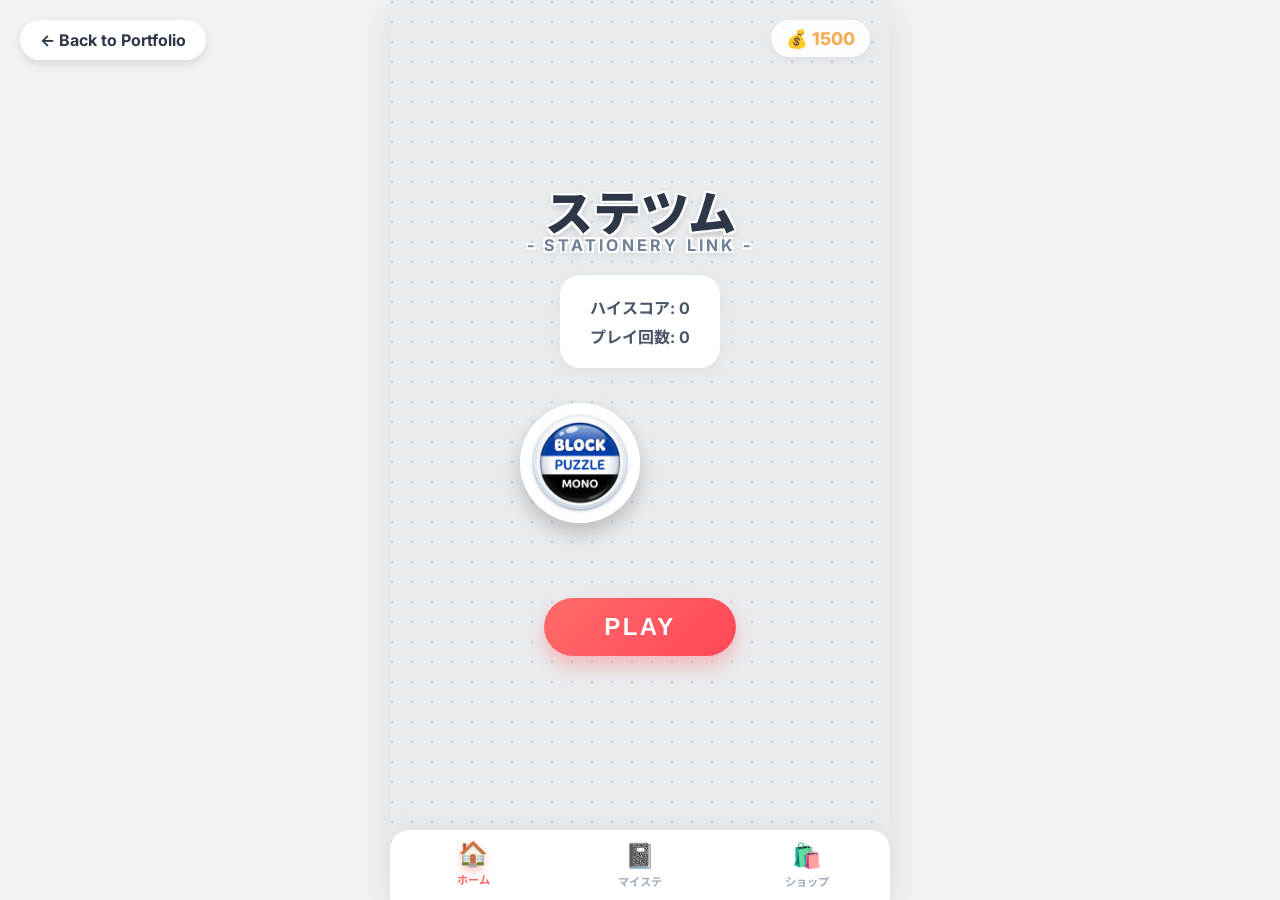
==== stationery-link/index.html @ c4a56b7b "feat: implement stationery link SPA game with gacha and 10 specific physics skills" ====
<!DOCTYPE html>
<html lang="ja">
<head>
    <meta charset="UTF-8">
    <meta name="viewport" content="width=device-width, initial-scale=1.0, maximum-scale=1.0, user-scalable=no">
    <title>ステツム - STATIONERY LINK -</title>
    <link rel="stylesheet" href="style.css">
    <link rel="preconnect" href="https://fonts.googleapis.com">
    <link rel="preconnect" href="https://fonts.gstatic.com" crossorigin>
    <link href="https://fonts.googleapis.com/css2?family=Inter:wght@400;700;800&family=Noto+Sans+JP:wght@400;700;900&display=swap" rel="stylesheet">
    <script src="https://cdnjs.cloudflare.com/ajax/libs/matter-js/0.19.0/matter.min.js"></script>
</head>
<body>
    <div id="app">
        <!-- Home Screen -->
        <div id="view-home" class="screen active">
            <div class="home-content">
                <div class="top-status-bar">
                    <span class="coin-display">💰 <span id="coin-count">0</span></span>
                </div>
                <h1 class="game-logo">ステツム<br><small>- STATIONERY LINK -</small></h1>
                <div class="user-stats">
                    <p>ハイスコア: <span id="high-score-display">0</span></p>
                    <p>プレイ回数: <span id="play-count-display">0</span></p>
                </div>
                <!-- Character display circle in home just for visuals -->
                <div class="home-center-visual">
                    <img src="assets/mono.png" id="home-equipped-char-img" class="floating-icon main-equipped" alt="icon1">
                </div>
                <button id="btn-play" class="primary-btn">PLAY</button>
            </div>
        </div>

        <!-- Character Screen -->
        <div id="view-character" class="screen">
            <header class="screen-header">
                <h2>キャラクター (マイステ)</h2>
            </header>
            <div class="scroll-content">
                <div class="character-grid" id="character-list">
                    <!-- Populated by JS -->
                </div>
            </div>
        </div>

        <!-- Shop Screen -->
        <div id="view-shop" class="screen">
            <header class="screen-header">
                <h2>ショップ (一筆ドロー)</h2>
            </header>
            <div class="scroll-content shop-content">
                <div class="top-status-bar">
                    <span class="coin-display">💰 <span id="shop-coin-count">0</span></span>
                </div>
                
                <div class="shop-banner">
                    <!-- Gacha Selection Tabs -->
                    <div class="gacha-tabs">
                        <button class="gacha-tab active" data-gacha="normal">📦<br>ノーマル</button>
                        <button class="gacha-tab" data-gacha="premium">✨<br>プレミアム</button>
                    </div>
                    
                    <div id="gacha-info-display">
                        <h3 id="gacha-title-display">ノーマルガチャ</h3>
                        <p id="gacha-cost-display">1回 1000コイン</p>
                    </div>
                    
                    <div class="notebook-canvas-container">
                        <canvas id="gacha-canvas"></canvas>
                        <div class="notebook-hint">▲ ここに一筆書きしてください ▲</div>
                    </div>
                </div>
            </div>
            
            <!-- Result Overlay for Gacha -->
            <div id="gacha-result-overlay" class="hidden">
                <h2 id="gacha-result-title">New!</h2>
                <img id="gacha-result-img" src="" alt="result">
                <p id="gacha-result-name">キャラ名</p>
                <button id="btn-close-gacha" class="primary-btn">OK</button>
            </div>
        </div>

        <!-- Play Screen (Game) -->
        <div id="view-play" class="screen">
            <header class="game-header">
                <div class="score-board">
                    <span class="score-label">SCORE</span>
                    <span id="score">0</span>
                </div>
                <div class="timer-board">
                    <span class="timer-label">TIME</span>
                    <span id="time">60</span>
                </div>
                <!-- Temporary exit button -->
                <button id="btn-exit-game" class="exit-btn">やめる</button>
            </header>
            <canvas id="game-canvas"></canvas>
            <div id="effects-layer"></div>
            
            <!-- Skill Knock Button -->
            <div id="skill-btn-wrapper">
                <div class="skill-gauge-container">
                    <div id="skill-gauge-fill" class="skill-gauge-fill" style="height: 0%;"></div>
                </div>
                <button id="skill-btn" class="knock-btn" disabled>
                    <div class="knock-top">カチッ</div>
                    <div class="knock-base"></div>
                    <div class="knock-icon-img"><img id="skill-char-img" src="" alt="skill"></div>
                </button>
            </div>
        </div>

        <!-- Bottom Navigation -->
        <nav id="bottom-nav">
            <div class="nav-item active" data-target="view-home">
                <div class="nav-icon">🏠</div>
                <span>ホーム</span>
            </div>
            <div class="nav-item" data-target="view-character">
                <div class="nav-icon">📓</div>
                <span>マイステ</span>
            </div>
            <div class="nav-item" data-target="view-shop">
                <div class="nav-icon">🛍️</div>
                <span>ショップ</span>
            </div>
        </nav>
    </div>

    <!-- 戻るボタン (Overall portfolio exit) -->
    <a href="../index.html" class="portfolio-back-button">← Back to Portfolio</a>

    <script src="data.js"></script>
    <script src="game.js"></script>
    <script src="ui.js"></script>
    <script src="gacha.js"></script>
</body>
</html>
---- stationery-link/style.css ----
:root {
    --bg-color: #f0f2f5;
    --text-main: #2d3748;
    --accent: #ff6b6b;
    --nav-bg: #ffffff;
    --nav-active: #ff6b6b;
    --nav-inactive: #a0aec0;
    --font-main: 'Inter', 'Noto Sans JP', sans-serif;
}

* {
    box-sizing: border-box;
    margin: 0;
    padding: 0;
    user-select: none;
    -webkit-user-select: none;
    touch-action: none;
}

body {
    background-color: var(--bg-color);
    font-family: var(--font-main);
    color: var(--text-main);
    display: flex;
    justify-content: center;
    align-items: center;
    height: 100vh;
    overflow: hidden;
}

#app {
    position: relative;
    width: 100%;
    max-width: 500px; /* Mobile width constraint on desktop */
    height: 100%;
    background: #e9ecef url('data:image/svg+xml;utf8,<svg xmlns="http://www.w3.org/2000/svg" width="20" height="20"><circle cx="2" cy="2" r="1.5" fill="%23cbd5e1"/></svg>') repeat;
    box-shadow: 0 10px 30px rgba(0,0,0,0.1);
    overflow: hidden;
    display: flex;
    flex-direction: column;
}

/* Screen visibility */
.screen {
    position: absolute;
    top: 0;
    left: 0;
    width: 100%;
    height: 100%;
    opacity: 0;
    pointer-events: none;
    transition: opacity 0.3s ease;
    z-index: 1;
    display: flex;
    flex-direction: column;
    padding-bottom: 70px; /* Space for bottom nav */
}

.screen.active {
    opacity: 1;
    pointer-events: auto;
    z-index: 10;
}

/* Play Screen specific */
#view-play {
    padding-bottom: 0; /* Full screen */
    background: #e9ecef;
}

#view-play.active {
    z-index: 20; /* On top of nav */
}

.game-header {
    position: absolute;
    top: 0;
    left: 0;
    width: 100%;
    padding: 15px 20px;
    display: flex;
    justify-content: space-between;
    align-items: center;
    z-index: 30;
    background: rgba(255, 255, 255, 0.7);
    backdrop-filter: blur(10px);
    border-bottom: 2px solid rgba(255, 255, 255, 0.5);
}

.score-board, .timer-board {
    display: flex;
    flex-direction: column;
}

.score-label, .timer-label { font-size: 0.7rem; font-weight: 800; color: #a0aec0; letter-spacing: 0.1em;}
#score, #time { font-size: 1.5rem; font-weight: 900; color: var(--text-main); }
#time { color: var(--accent); }

.exit-btn {
    background: white;
    border: 2px solid #e2e8f0;
    padding: 8px 15px;
    border-radius: 20px;
    font-weight: bold;
    color: var(--text-main);
    cursor: pointer;
    box-shadow: 0 2px 5px rgba(0,0,0,0.05);
}

#game-canvas { display: block; width: 100%; height: 100%; }
#effects-layer { position: absolute; top: 0; left: 0; width: 100%; height: 100%; pointer-events: none; z-index: 25; }

/* Home Screen */
.home-content {
    flex: 1;
    display: flex;
    flex-direction: column;
    justify-content: center;
    align-items: center;
    padding: 20px;
    text-align: center;
}

.game-logo {
    font-size: 3rem;
    font-weight: 900;
    color: #2d3748;
    text-shadow: 2px 2px 0px white, -2px -2px 0px white, 2px -2px 0px white, -2px 2px 0px white, 0px 4px 10px rgba(0,0,0,0.2);
    margin-bottom: 20px;
}
.game-logo small {
    display: block;
    font-size: 1rem;
    letter-spacing: 0.2em;
    font-weight: 700;
    color: #718096;
    margin-top: -10px;
}

.user-stats {
    background: white;
    padding: 15px 30px;
    border-radius: 20px;
    box-shadow: 0 4px 15px rgba(0,0,0,0.05);
    margin-bottom: 40px;
    font-weight: 700;
    color: #4a5568;
}

.user-stats p { margin: 5px 0; }

.home-center-visual {
    width: 100%;
    height: 150px;
    position: relative;
    margin-bottom: 40px;
    display: flex;
    justify-content: center;
    align-items: center;
}

.floating-icon {
    width: 80px;
    height: 80px;
    position: absolute;
    animation: float 3s ease-in-out infinite alternate;
    border-radius: 50%;
    box-shadow: 0 10px 20px rgba(0,0,0,0.2);
}
.floating-icon:nth-child(1) { left: 50%; transform: translateX(-50%) translateY(-20px); z-index: 2; width: 100px; height: 100px;}
.floating-icon.delay-1 { left: 20%; animation-delay: 0.5s; width: 70px; height: 70px; }
.floating-icon.delay-2 { right: 20%; animation-delay: 1s; width: 60px; height: 60px;}

.floating-icon.main-equipped {
    position: static;
    width: 120px;
    height: 120px;
    animation: floatBig 3s ease-in-out infinite alternate;
}

@keyframes floatBig {
    0% { transform: translateY(0) scale(1.0); }
    100% { transform: translateY(-15px) scale(1.1); }
}

.primary-btn {
    background: linear-gradient(135deg, #ff6b6b, #ff4757);
    color: white;
    font-size: 1.5rem;
    font-weight: 900;
    padding: 15px 60px;
    border: none;
    border-radius: 50px;
    box-shadow: 0 10px 20px rgba(255, 107, 107, 0.4);
    cursor: pointer;
    transition: transform 0.1s, box-shadow 0.1s;
    letter-spacing: 0.1em;
}

.primary-btn:active {
    transform: translateY(4px);
    box-shadow: 0 5px 10px rgba(255, 107, 107, 0.4);
}

.primary-btn.disabled {
    background: #cbd5e1;
    box-shadow: none;
    cursor: not-allowed;
}

/* Scrollable Content */
.screen-header {
    background: white;
    padding: 20px;
    text-align: center;
    box-shadow: 0 2px 5px rgba(0,0,0,0.05);
    z-index: 5;
}
.screen-header h2 { font-size: 1.2rem; font-weight: 800; color: var(--text-main); }

.scroll-content {
    flex: 1;
    overflow-y: auto;
    padding: 20px;
}

/* Character Grid */
.character-grid {
    display: grid;
    grid-template-columns: repeat(3, 1fr);
    gap: 15px;
}

.char-card {
    background: white;
    border-radius: 15px;
    padding: 15px;
    display: flex;
    flex-direction: column;
    align-items: center;
    box-shadow: 0 4px 10px rgba(0,0,0,0.05);
    text-align: center;
}

.char-card img {
    width: 60px;
    height: 60px;
    border-radius: 50%;
    margin-bottom: 10px;
    box-shadow: 0 4px 10px rgba(0,0,0,0.15);
}

.char-card.equipped {
    border: 2px solid var(--accent);
    background: #fff5f5;
}

.char-card .name { font-size: 0.8rem; font-weight: 700; color: #4a5568; margin-bottom: 5px; }

.card-action {
    margin-top: auto;
    width: 100%;
}
.equip-btn {
    width: 100%;
    padding: 5px;
    border: none;
    border-radius: 10px;
    background: #4fd1c5;
    color: white;
    font-weight: 700;
    font-size: 0.7rem;
    cursor: pointer;
}
.equip-btn.disabled {
    background: #cbd5e1;
    cursor: default;
}
.lock-icon { font-size: 1.2rem; }

/* Shop Banner */
.shop-banner {
    background: white;
    border-radius: 20px;
    padding: 20px;
    text-align: center;
    box-shadow: 0 4px 15px rgba(0,0,0,0.05);
}

.gacha-tabs {
    display: flex;
    justify-content: center;
    gap: 10px;
    margin-bottom: 20px;
}

.gacha-tab {
    flex: 1;
    padding: 10px;
    border-radius: 15px;
    border: 2px solid #e2e8f0;
    background: #f8fafc;
    color: #64748b;
    font-weight: 800;
    font-size: 0.8rem;
    cursor: pointer;
    transition: all 0.2s;
}

.gacha-tab.active {
    background: var(--accent);
    color: white;
    border-color: var(--accent);
    transform: translateY(-2px);
    box-shadow: 0 4px 10px rgba(255, 107, 107, 0.3);
}

#gacha-info-display { margin-bottom: 15px; }
#gacha-info-display h3 { margin-bottom: 5px; color: var(--text-main); font-size: 1.2rem; }
#gacha-info-display p { color: #f6ad55; font-weight: 800; font-size: 0.9rem; }

/* Bottom Navigation */
#bottom-nav {
    position: absolute;
    bottom: 0;
    left: 0;
    width: 100%;
    height: 70px;
    background: var(--nav-bg);
    display: flex;
    justify-content: space-around;
    align-items: center;
    box-shadow: 0 -5px 20px rgba(0,0,0,0.05);
    z-index: 15;
    border-top-left-radius: 20px;
    border-top-right-radius: 20px;
}

.nav-item {
    display: flex;
    flex-direction: column;
    align-items: center;
    justify-content: center;
    color: var(--nav-inactive);
    font-weight: 700;
    font-size: 0.7rem;
    cursor: pointer;
    transition: color 0.2s, transform 0.2s;
    flex: 1;
    height: 100%;
}

.nav-item.active { color: var(--nav-active); transform: translateY(-2px); }
.nav-icon { font-size: 1.5rem; margin-bottom: 3px; }
.nav-item.active .nav-icon { text-shadow: 0 4px 10px rgba(255, 107, 107, 0.4); }

.portfolio-back-button {
    position: fixed;
    top: 20px;
    left: 20px;
    padding: 10px 20px;
    background: white;
    color: var(--text-main);
    text-decoration: none;
    border-radius: 50px;
    font-weight: 700;
    box-shadow: 0 4px 10px rgba(0,0,0,0.1);
    z-index: 100;
}

/* Animations */
.explosion-effect {
    position: absolute; border-radius: 50%; animation: expandFade 0.4s ease-out forwards; transform-origin: center;
}
.line-effect {
    position: absolute; background: rgba(255, 255, 255, 0.8); box-shadow: 0 0 10px rgba(255,255,255,0.8); animation: expandFade 0.3s ease-out forwards;
}

@keyframes expandFade {
    0% { transform: scale(0.5); opacity: 1; }
    100% { transform: scale(2); opacity: 0; }
}

/* Additions for Gacha and Coins */
.top-status-bar {
    position: absolute;
    top: 20px;
    right: 20px;
    background: rgba(255, 255, 255, 0.9);
    padding: 8px 15px;
    border-radius: 20px;
    font-weight: 800;
    box-shadow: 0 4px 10px rgba(0,0,0,0.05);
    z-index: 50;
    color: #f6ad55;
    font-size: 1.1rem;
}

.char-card.locked img {
    filter: brightness(0) opacity(0.2);
}
.char-card.locked .name {
    color: #a0aec0;
}

.notebook-canvas-container {
    width: 100%;
    margin-top: 20px;
    background: #fff;
    border: 2px solid #e2e8f0;
    border-radius: 10px;
    position: relative;
    overflow: hidden;
    height: 300px;
    background-image: repeating-linear-gradient(transparent, transparent 28px, #e2e8f0 28px, #e2e8f0 30px);
    box-shadow: inset 0 0 10px rgba(0,0,0,0.02);
}

#gacha-canvas {
    width: 100%;
    height: 100%;
    display: block;
    cursor: crosshair;
}

.notebook-hint {
    position: absolute;
    bottom: 10px;
    width: 100%;
    text-align: center;
    font-size: 0.8rem;
    color: #cbd5e1;
    pointer-events: none;
    font-weight: 700;
    animation: pulse 2s infinite;
}

@keyframes pulse {
    0%, 100% { opacity: 0.5; }
    50% { opacity: 1; }
}

#gacha-result-overlay {
    position: absolute;
    top: 0; left: 0; width: 100%; height: 100%;
    background: rgba(255,255,255,0.95);
    z-index: 100;
    display: flex;
    flex-direction: column;
    justify-content: center;
    align-items: center;
    transition: opacity 0.3s;
    backdrop-filter: blur(5px);
}

#gacha-result-overlay.hidden {
    opacity: 0; pointer-events: none;
}

#gacha-result-img {
    width: 150px; height: 150px;
    margin: 30px 0;
    animation: popBounce 0.5s cubic-bezier(0.175, 0.885, 0.32, 1.275) forwards;
}

@keyframes popBounce {
    0% { transform: scale(0); opacity: 0; }
    100% { transform: scale(1); opacity: 1; }
}

#gacha-result-title {
    font-size: 2.5rem; color: var(--accent); font-weight: 900;
    text-shadow: 0 4px 10px rgba(255, 107, 107, 0.3);
}

#gacha-result-name {
    font-size: 1.5rem; font-weight: 800; margin-bottom: 40px; color: var(--text-main);
}

/* Skill Knock Button */
#skill-btn-wrapper {
    position: absolute;
    bottom: 20px;
    left: 50%;
    transform: translateX(-50%);
    width: 80px;
    height: 120px;
    z-index: 50;
    pointer-events: none;
}

.skill-gauge-container {
    position: absolute;
    bottom: 55px;
    left: 50%;
    transform: translateX(-50%);
    width: 60px;
    height: 60px;
    border-radius: 50%;
    background: rgba(0,0,0,0.6);
    border: 3px solid #ccc;
    overflow: hidden;
    z-index: 51;
    box-shadow: 0 4px 10px rgba(0,0,0,0.3);
}

.skill-gauge-fill {
    position: absolute;
    bottom: 0;
    left: 0;
    width: 100%;
    background: linear-gradient(to top, #ff9800, #ffeb3b);
    transition: height 0.3s ease;
    box-shadow: 0 0 10px rgba(255,235,59,0.8);
}

.knock-btn {
    position: absolute;
    bottom: 0;
    left: 50%;
    transform: translateX(-50%);
    width: 50px;
    height: 70px;
    background: transparent;
    border: none;
    z-index: 52;
    pointer-events: auto;
    cursor: pointer;
    outline: none;
}

.knock-top {
    position: absolute;
    top: 10px;
    left: 5px;
    width: 40px;
    height: 35px;
    background: linear-gradient(to bottom, #f7fafc, #cbd5e1);
    border-radius: 8px 8px 0 0;
    border: 2px solid #94a3b8;
    border-bottom: none;
    transition: all 0.1s cubic-bezier(0.175, 0.885, 0.32, 1.275);
    font-size: 0.6rem;
    font-weight: 900;
    color: transparent;
    text-align: center;
    line-height: 20px;
    box-shadow: inset 0 2px 5px rgba(255,255,255,0.5);
}

.knock-base {
    position: absolute;
    bottom: 0;
    left: 0;
    width: 50px;
    height: 35px;
    background: linear-gradient(to right, #94a3b8, #e2e8f0, #94a3b8);
    border-radius: 10px 10px 0 0;
    border: 3px solid #64748b;
    border-bottom: none;
    box-shadow: 0 5px 10px rgba(0,0,0,0.2);
}

.knock-icon-img {
    position: absolute;
    bottom: 5px;
    left: 10px;
    width: 30px; height: 30px;
    z-index: 53;
}
.knock-icon-img img {
    width: 100%; height: 100%; object-fit: cover; border-radius: 50%;
}

/* Enabled state */
.knock-btn:not([disabled]) .knock-top {
    top: -5px; /* pops up */
    background: linear-gradient(to bottom, #fff3e0, #f6ad55);
    border-color: #ed8936;
    color: #c05621;
    box-shadow: 0 -5px 15px rgba(237,137,54,0.8), inset 0 2px 5px rgba(255,255,255,0.8);
}

.knock-btn:not([disabled]):active .knock-top {
    top: 15px; /* Push down completely */
    box-shadow: inset 0 2px 5px rgba(0,0,0,0.2);
}

/* In-game special skill effects */
.skill-cutin {
    position: absolute;
    top: 50%; left: 0; width: 100%;
    transform: translateY(-50%) scaleY(0);
    background: rgba(0,0,0,0.8);
    color: white;
    text-align: center;
    padding: 20px 0;
    z-index: 200;
    font-size: 2rem;
    font-weight: 900;
    animation: cutin 1.5s forwards cubic-bezier(0.175, 0.885, 0.32, 1.275);
    text-shadow: 0 0 10px var(--accent);
}

@keyframes cutin {
    0% { transform: translateY(-50%) scaleY(0); letter-spacing: -10px; opacity: 0;}
    20% { transform: translateY(-50%) scaleY(1); letter-spacing: 5px; opacity: 1;}
    80% { transform: translateY(-50%) scaleY(1); letter-spacing: 10px; opacity: 1;}
    100% { transform: translateY(-50%) scaleY(0); letter-spacing: 20px; opacity: 0;}
}
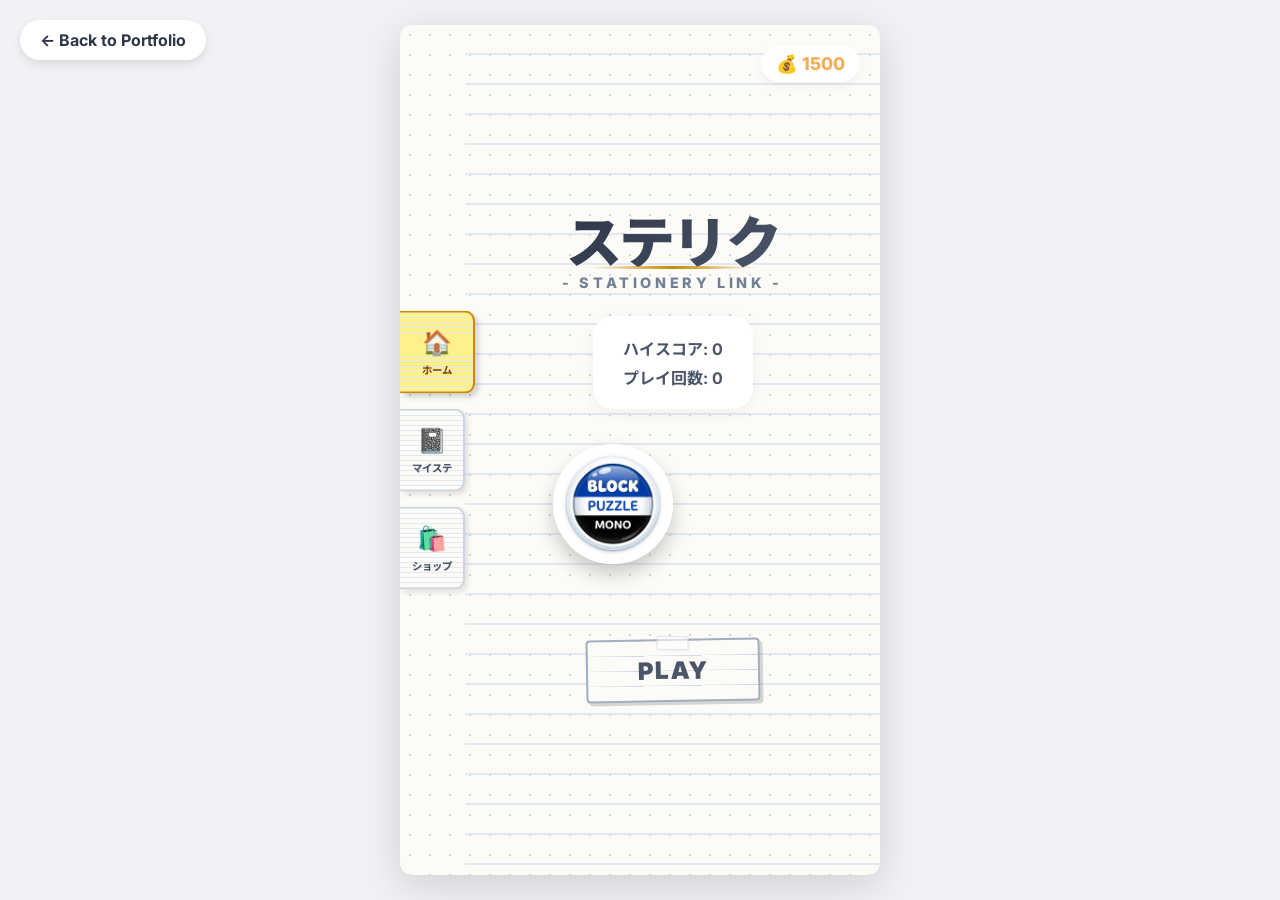
==== commit b7b291e0: "Rename to Steriku (ステリク), fix touch detection offset, and optimize mobile layout height" ====
--- a/stationery-link/index.html
+++ b/stationery-link/index.html
@@ -3,7 +3,7 @@
 <head>
     <meta charset="UTF-8">
     <meta name="viewport" content="width=device-width, initial-scale=1.0, maximum-scale=1.0, user-scalable=no">
-    <title>ステツム - STATIONERY LINK -</title>
+    <title>ステリク - STATIONERY LINK -</title>
     <link rel="stylesheet" href="style.css">
     <link rel="preconnect" href="https://fonts.googleapis.com">
     <link rel="preconnect" href="https://fonts.gstatic.com" crossorigin>
@@ -18,7 +18,7 @@
                 <div class="top-status-bar">
                     <span class="coin-display">💰 <span id="coin-count">0</span></span>
                 </div>
-                <h1 class="game-logo">ステツム<br><small>- STATIONERY LINK -</small></h1>
+                <h1 class="game-logo"><span>ステリク</span><br><small>- STATIONERY LINK -</small></h1>
                 <div class="user-stats">
                     <p>ハイスコア: <span id="high-score-display">0</span></p>
                     <p>プレイ回数: <span id="play-count-display">0</span></p>
@@ -27,18 +27,58 @@
                 <div class="home-center-visual">
                     <img src="assets/mono.png" id="home-equipped-char-img" class="floating-icon main-equipped" alt="icon1">
                 </div>
-                <button id="btn-play" class="primary-btn">PLAY</button>
+                <button id="btn-play" class="paper-btn primary-size">PLAY</button>
             </div>
         </div>
 
         <!-- Character Screen -->
-        <div id="view-character" class="screen">
-            <header class="screen-header">
-                <h2>キャラクター (マイステ)</h2>
-            </header>
-            <div class="scroll-content">
-                <div class="character-grid" id="character-list">
-                    <!-- Populated by JS -->
+        <div id="view-character" class="screen ts-layout">
+            <!-- Top Detail Area -->
+            <div class="character-detail-area">
+                <div class="detail-top">
+                    <div class="detail-icon">
+                        <img id="detail-char-img" src="" alt="char">
+                    </div>
+                    <div class="detail-info">
+                        <h2 id="detail-char-name">-</h2>
+                        <span id="detail-char-series">『-』より</span>
+                    </div>
+                </div>
+                
+                <div class="detail-skill-desc">
+                    <p id="detail-char-desc">-</p>
+                    <div class="warning-icon">!</div>
+                </div>
+
+                <div class="detail-stats">
+                    <div class="stat-row">
+                        <span class="stat-label">レベル <span class="stat-num">1 / 50</span></span>
+                        <div class="progress-bar-bg"><div class="progress-bar-fill" style="width: 10%;"></div></div>
+                        <span class="stat-max">MAX</span>
+                    </div>
+                    <div class="stat-row">
+                        <span class="stat-label">スキル <span class="stat-num">1 / 6</span></span>
+                        <div class="progress-bar-bg"><div class="progress-bar-fill skill" style="width: 0%;"></div></div>
+                        <span class="stat-ratio">0%</span>
+                    </div>
+                </div>
+            </div>
+
+            <!-- Bottom Container Area -->
+            <div class="character-bottom-container">
+                <div class="character-list-area">
+                    <div class="list-header">
+                        <span>ステコレクション</span>
+                        <div id="page-dots-container" class="page-dots"></div>
+                    </div>
+                    <div class="horizontal-scroll-container" id="character-pages-container">
+                        <!-- Populated by JS with .char-page elements -->
+                    </div>
+                </div>
+                
+                <!-- Set Button moved to bottom area -->
+                <div class="character-action-area">
+                    <button id="btn-set-mysta" class="paper-btn">マイステにセット</button>
                 </div>
             </div>
         </div>
@@ -77,7 +117,7 @@
                 <h2 id="gacha-result-title">New!</h2>
                 <img id="gacha-result-img" src="" alt="result">
                 <p id="gacha-result-name">キャラ名</p>
-                <button id="btn-close-gacha" class="primary-btn">OK</button>
+                <button id="btn-close-gacha" class="paper-btn">OK</button>
             </div>
         </div>
 
@@ -111,17 +151,17 @@
             </div>
         </div>
 
-        <!-- Bottom Navigation -->
-        <nav id="bottom-nav">
-            <div class="nav-item active" data-target="view-home">
+        <!-- Side Navigation (Sticky Tabs) -->
+        <nav id="side-nav">
+            <div class="nav-item active sticky-tab" data-target="view-home">
                 <div class="nav-icon">🏠</div>
                 <span>ホーム</span>
             </div>
-            <div class="nav-item" data-target="view-character">
+            <div class="nav-item sticky-tab" data-target="view-character">
                 <div class="nav-icon">📓</div>
                 <span>マイステ</span>
             </div>
-            <div class="nav-item" data-target="view-shop">
+            <div class="nav-item sticky-tab" data-target="view-shop">
                 <div class="nav-icon">🛍️</div>
                 <span>ショップ</span>
             </div>
--- a/stationery-link/style.css
+++ b/stationery-link/style.css
@@ -31,10 +31,16 @@
 #app {
     position: relative;
     width: 100%;
-    max-width: 500px; /* Mobile width constraint on desktop */
-    height: 100%;
-    background: #e9ecef url('data:image/svg+xml;utf8,<svg xmlns="http://www.w3.org/2000/svg" width="20" height="20"><circle cx="2" cy="2" r="1.5" fill="%23cbd5e1"/></svg>') repeat;
-    box-shadow: 0 10px 30px rgba(0,0,0,0.1);
+    max-width: 480px; 
+    height: 96vh; /* Fit within viewport better */
+    max-height: 850px; /* Constrain vertical for tall screens */
+    margin: auto; /* Center vertically if vh > max-height */
+    background-color: #fdfbf7;
+    background-image: 
+        radial-gradient(#cbd5e1 1px, transparent 1px);
+    background-size: 20px 20px;
+    box-shadow: 0 10px 40px rgba(0,0,0,0.15);
+    border-radius: 12px; /* Slight rounding for app-like fee */
     overflow: hidden;
     display: flex;
     flex-direction: column;
@@ -53,7 +59,7 @@
     z-index: 1;
     display: flex;
     flex-direction: column;
-    padding-bottom: 70px; /* Space for bottom nav */
+    padding-left: 65px; /* Side nav space */
 }
 
 .screen.active {
@@ -65,11 +71,24 @@
 /* Play Screen specific */
 #view-play {
     padding-bottom: 0; /* Full screen */
-    background: #e9ecef;
-}
-
-#view-play.active {
-    z-index: 20; /* On top of nav */
+    background-color: #fdfbf7;
+    background-image: 
+        linear-gradient(90deg, transparent 79px, #abced4 79px, #abced4 81px, transparent 81px),
+        linear-gradient(#eee 0.1em, transparent 0.1em);
+    background-size: 100% 1.2em;
+    position: relative;
+}
+
+/* Red margin line for the notebook */
+#view-play::before {
+    content: '';
+    position: absolute;
+    top: 0;
+    left: 80px;
+    width: 2px;
+    height: 100%;
+    background-color: rgba(255, 107, 107, 0.4);
+    z-index: 2;
 }
 
 .game-header {
@@ -77,34 +96,75 @@
     top: 0;
     left: 0;
     width: 100%;
-    padding: 15px 20px;
+    padding: 20px;
     display: flex;
     justify-content: space-between;
-    align-items: center;
+    align-items: flex-start;
     z-index: 30;
-    background: rgba(255, 255, 255, 0.7);
-    backdrop-filter: blur(10px);
-    border-bottom: 2px solid rgba(255, 255, 255, 0.5);
+    pointer-events: none; /* Let clicks pass to game */
 }
 
 .score-board, .timer-board {
     display: flex;
     flex-direction: column;
-}
-
-.score-label, .timer-label { font-size: 0.7rem; font-weight: 800; color: #a0aec0; letter-spacing: 0.1em;}
-#score, #time { font-size: 1.5rem; font-weight: 900; color: var(--text-main); }
+    background: #fef08a; /* Sticky note yellow */
+    padding: 10px 15px;
+    box-shadow: 2px 4px 10px rgba(0,0,0,0.1);
+    transform: rotate(-2deg);
+    border-radius: 2px;
+    position: relative;
+    pointer-events: auto;
+}
+
+.timer-board {
+    background: #fff; /* White sticker for timer */
+    transform: rotate(3deg);
+}
+
+/* Tape effect on labels */
+.score-board::before, .timer-board::before {
+    content: '';
+    position: absolute;
+    top: -8px;
+    left: 50%;
+    transform: translateX(-50%) rotate(1deg);
+    width: 40px;
+    height: 15px;
+    background: rgba(255, 255, 255, 0.5);
+    border: 1px solid rgba(0,0,0,0.05);
+}
+
+.score-label, .timer-label { 
+    font-size: 0.6rem; 
+    font-weight: 900; 
+    color: #854d0e; 
+    letter-spacing: 0.1em;
+    text-transform: uppercase;
+}
+.timer-label { color: #4a5568; }
+
+#score, #time { 
+    font-size: 1.8rem; 
+    font-weight: 900; 
+    color: #451a03; 
+    font-family: 'Courier New', Courier, monospace; /* Typewriter/handwritten feel */
+}
 #time { color: var(--accent); }
 
 .exit-btn {
-    background: white;
-    border: 2px solid #e2e8f0;
-    padding: 8px 15px;
-    border-radius: 20px;
-    font-weight: bold;
-    color: var(--text-main);
+    position: absolute;
+    top: 80px;
+    right: 20px;
+    background: #f8fafc;
+    border: 1px solid #cbd5e1;
+    padding: 5px 12px;
+    border-radius: 4px;
+    font-weight: 800;
+    font-size: 0.7rem;
+    color: #64748b;
     cursor: pointer;
-    box-shadow: 0 2px 5px rgba(0,0,0,0.05);
+    transform: rotate(1deg);
+    pointer-events: auto;
 }
 
 #game-canvas { display: block; width: 100%; height: 100%; }
@@ -119,22 +179,45 @@
     align-items: center;
     padding: 20px;
     text-align: center;
+    background-image: repeating-linear-gradient(transparent, transparent 28px, #e2e8f0 28px, #e2e8f0 30px);
 }
 
 .game-logo {
-    font-size: 3rem;
+    font-size: 3.5rem;
     font-weight: 900;
-    color: #2d3748;
-    text-shadow: 2px 2px 0px white, -2px -2px 0px white, 2px -2px 0px white, -2px 2px 0px white, 0px 4px 10px rgba(0,0,0,0.2);
-    margin-bottom: 20px;
+    color: #1a202c;
+    margin-bottom: 25px;
+    position: relative;
+    display: inline-block;
+}
+.game-logo span {
+    background: linear-gradient(135deg, #2d3748 0%, #4a5568 100%);
+    -webkit-background-clip: text;
+    background-clip: text;
+    -webkit-text-fill-color: transparent;
+    filter: drop-shadow(0 2px 0px rgba(255,255,255,0.8));
+    letter-spacing: -0.05em;
+    position: relative;
+}
+/* Gold pen-tip underlining or accent */
+.game-logo::after {
+    content: '';
+    position: absolute;
+    bottom: 22px;
+    left: 10%;
+    width: 80%;
+    height: 3px;
+    background: linear-gradient(to right, transparent, #ca8a04, transparent);
+    border-radius: 50%;
 }
 .game-logo small {
     display: block;
-    font-size: 1rem;
-    letter-spacing: 0.2em;
-    font-weight: 700;
+    font-size: 0.9rem;
+    letter-spacing: 0.25em;
+    font-weight: 800;
     color: #718096;
-    margin-top: -10px;
+    margin-top: -5px;
+    text-transform: uppercase;
 }
 
 .user-stats {
@@ -183,29 +266,67 @@
     100% { transform: translateY(-15px) scale(1.1); }
 }
 
-.primary-btn {
-    background: linear-gradient(135deg, #ff6b6b, #ff4757);
-    color: white;
+/* Paper Style Buttons */
+.paper-btn {
+    background-color: #fdfbf7;
+    background-image: repeating-linear-gradient(
+        transparent,
+        transparent 14px,
+        #f1f5f9 14px,
+        #cbd5e1 15px
+    );
+    color: #4a5568;
+    font-size: 1.2rem;
+    font-weight: 900;
+    padding: 10px 25px;
+    border: 2px solid #a0aec0;
+    border-radius: 4px;
+    box-shadow: 3px 3px 0 rgba(0,0,0,0.15);
+    cursor: pointer;
+    transition: all 0.1s;
+    position: relative;
+    letter-spacing: 0.05em;
+    font-family: inherit;
+    /* Add slight tilt for playfulness */
+    transform: rotate(-1deg);
+    z-index: 10;
+}
+
+/* Notebook tape effect */
+.paper-btn::after {
+    content: '';
+    position: absolute;
+    top: -5px;
+    left: 50%;
+    transform: translateX(-50%) rotate(2deg);
+    width: 30px;
+    height: 12px;
+    background: rgba(255, 255, 255, 0.6);
+    border: 1px solid rgba(0,0,0,0.1);
+    box-shadow: 1px 1px 2px rgba(0,0,0,0.05);
+}
+
+.paper-btn:active {
+    transform: rotate(-1deg) translate(2px, 2px);
+    box-shadow: 1px 1px 0 rgba(0,0,0,0.15);
+}
+
+.paper-btn.primary-size {
     font-size: 1.5rem;
-    font-weight: 900;
-    padding: 15px 60px;
-    border: none;
-    border-radius: 50px;
-    box-shadow: 0 10px 20px rgba(255, 107, 107, 0.4);
-    cursor: pointer;
-    transition: transform 0.1s, box-shadow 0.1s;
-    letter-spacing: 0.1em;
-}
-
-.primary-btn:active {
-    transform: translateY(4px);
-    box-shadow: 0 5px 10px rgba(255, 107, 107, 0.4);
-}
-
-.primary-btn.disabled {
-    background: #cbd5e1;
+    padding: 15px 50px;
+}
+
+.paper-btn:disabled, .paper-btn.disabled {
+    background-color: #f1f5f9;
+    background-image: none;
+    color: #cbd5e1;
+    border-color: #e2e8f0;
     box-shadow: none;
     cursor: not-allowed;
+    transform: none;
+}
+.paper-btn:disabled::after, .paper-btn.disabled::after {
+    display: none;
 }
 
 /* Scrollable Content */
@@ -319,40 +440,53 @@
 #gacha-info-display h3 { margin-bottom: 5px; color: var(--text-main); font-size: 1.2rem; }
 #gacha-info-display p { color: #f6ad55; font-weight: 800; font-size: 0.9rem; }
 
-/* Bottom Navigation */
-#bottom-nav {
-    position: absolute;
-    bottom: 0;
+/* Side Navigation */
+#side-nav {
+    position: absolute;
+    top: 50%;
+    transform: translateY(-50%);
     left: 0;
-    width: 100%;
-    height: 70px;
-    background: var(--nav-bg);
-    display: flex;
-    justify-content: space-around;
-    align-items: center;
-    box-shadow: 0 -5px 20px rgba(0,0,0,0.05);
-    z-index: 15;
-    border-top-left-radius: 20px;
-    border-top-right-radius: 20px;
-}
-
-.nav-item {
-    display: flex;
-    flex-direction: column;
-    align-items: center;
-    justify-content: center;
-    color: var(--nav-inactive);
-    font-weight: 700;
-    font-size: 0.7rem;
+    width: 65px;
+    display: flex;
+    flex-direction: column;
+    gap: 15px;
+    z-index: 50;
+    transition: all 0.3s;
+}
+
+.sticky-tab {
+    background-color: #fdfbf7;
+    background-image: repeating-linear-gradient(transparent, transparent 4px, #e2e8f0 4px, #e2e8f0 5px);
+    border: 2px solid #cbd5e1;
+    border-left: none;
+    border-radius: 0 10px 10px 0;
+    padding: 15px 5px;
+    box-shadow: 3px 3px 5px rgba(0,0,0,0.1);
     cursor: pointer;
-    transition: color 0.2s, transform 0.2s;
-    flex: 1;
-    height: 100%;
-}
-
-.nav-item.active { color: var(--nav-active); transform: translateY(-2px); }
-.nav-icon { font-size: 1.5rem; margin-bottom: 3px; }
-.nav-item.active .nav-icon { text-shadow: 0 4px 10px rgba(255, 107, 107, 0.4); }
+    transition: all 0.2s;
+    
+    display: flex;
+    flex-direction: column;
+    align-items: center;
+    color: #4a5568;
+    font-weight: 800;
+    font-size: 0.65rem;
+    position: relative;
+    transform-origin: left center;
+}
+
+.sticky-tab.active {
+    background-color: #fef08a;
+    width: 75px;
+    color: #854d0e;
+    border-color: #ca8a04;
+    box-shadow: 4px 4px 5px rgba(0,0,0,0.15);
+}
+
+.sticky-tab .nav-icon {
+    font-size: 1.5rem;
+    margin-bottom: 5px;
+}
 
 .portfolio-back-button {
     position: fixed;
@@ -477,21 +611,20 @@
     font-size: 1.5rem; font-weight: 800; margin-bottom: 40px; color: var(--text-main);
 }
 
-/* Skill Knock Button */
+/* Skill Knock Button (Rubber Knock) */
 #skill-btn-wrapper {
     position: absolute;
     bottom: 20px;
-    left: 50%;
-    transform: translateX(-50%);
+    left: 20px; /* 左下に配置 */
     width: 80px;
-    height: 120px;
+    height: 150px;
     z-index: 50;
     pointer-events: none;
 }
 
 .skill-gauge-container {
     position: absolute;
-    bottom: 55px;
+    bottom: 50px;
     left: 50%;
     transform: translateX(-50%);
     width: 60px;
@@ -519,8 +652,8 @@
     bottom: 0;
     left: 50%;
     transform: translateX(-50%);
-    width: 50px;
-    height: 70px;
+    width: 60px;
+    height: 90px;
     background: transparent;
     border: none;
     z-index: 52;
@@ -529,61 +662,82 @@
     outline: none;
 }
 
+/* Rubber knock top (蛇腹グラデーション) */
 .knock-top {
     position: absolute;
-    top: 10px;
-    left: 5px;
-    width: 40px;
+    top: 5px;
+    left: 50%;
+    transform: translateX(-50%);
+    width: 38px;
+    height: 60px;
+    background-color: #2c2c2c;
+    background-image: repeating-linear-gradient(
+        to bottom,
+        #1a1a1a,
+        #1a1a1a 4px,
+        #3a3a3a 4px,
+        #3a3a3a 8px
+    );
+    border-radius: 5px 5px 0 0;
+    border: 2px solid #111;
+    border-bottom: none;
+    transition: top 0.1s cubic-bezier(0.175, 0.885, 0.32, 1.275);
+    box-shadow: inset 2px 0 5px rgba(255,255,255,0.1), inset -2px 0 5px rgba(0,0,0,0.8);
+    color: transparent; /* "カチッ"文字を見えなくするか、あるいは外に置く */
+}
+
+/* Smooth Base representing the bottom part of the pen knock */
+.knock-base {
+    position: absolute;
+    bottom: 0;
+    left: 50%;
+    transform: translateX(-50%);
+    width: 46px;
     height: 35px;
-    background: linear-gradient(to bottom, #f7fafc, #cbd5e1);
-    border-radius: 8px 8px 0 0;
-    border: 2px solid #94a3b8;
+    background: linear-gradient(to right, #2a2a2a, #4a4a4a, #2a2a2a);
+    border-radius: 2px 2px 0 0;
+    border: 2px solid #111;
     border-bottom: none;
-    transition: all 0.1s cubic-bezier(0.175, 0.885, 0.32, 1.275);
-    font-size: 0.6rem;
-    font-weight: 900;
-    color: transparent;
-    text-align: center;
-    line-height: 20px;
-    box-shadow: inset 0 2px 5px rgba(255,255,255,0.5);
-}
-
-.knock-base {
-    position: absolute;
-    bottom: 0;
-    left: 0;
-    width: 50px;
-    height: 35px;
-    background: linear-gradient(to right, #94a3b8, #e2e8f0, #94a3b8);
-    border-radius: 10px 10px 0 0;
-    border: 3px solid #64748b;
-    border-bottom: none;
-    box-shadow: 0 5px 10px rgba(0,0,0,0.2);
+    box-shadow: 0 5px 10px rgba(0,0,0,0.3);
 }
 
 .knock-icon-img {
     position: absolute;
     bottom: 5px;
-    left: 10px;
+    left: 50%;
+    transform: translateX(-50%);
     width: 30px; height: 30px;
     z-index: 53;
 }
 .knock-icon-img img {
-    width: 100%; height: 100%; object-fit: cover; border-radius: 50%;
+    width: 100%; height: 100%; object-fit: cover; border-radius: 50%; border: 1px solid #555;
 }
 
 /* Enabled state */
 .knock-btn:not([disabled]) .knock-top {
-    top: -5px; /* pops up */
-    background: linear-gradient(to bottom, #fff3e0, #f6ad55);
-    border-color: #ed8936;
-    color: #c05621;
-    box-shadow: 0 -5px 15px rgba(237,137,54,0.8), inset 0 2px 5px rgba(255,255,255,0.8);
+    top: -10px; /* Pops up ready to be pressed */
+    background-color: #d97706; /* Glow active rubber */
+    background-image: repeating-linear-gradient(
+        to bottom,
+        #b45309,
+        #b45309 4px,
+        #ea580c 4px,
+        #ea580c 8px
+    );
+    border-color: #9a3412;
+    box-shadow: 0 -5px 15px rgba(234,88,12,0.6), inset 2px 0 5px rgba(255,255,255,0.3), inset -2px 0 5px rgba(0,0,0,0.5);
 }
 
 .knock-btn:not([disabled]):active .knock-top {
-    top: 15px; /* Push down completely */
-    box-shadow: inset 0 2px 5px rgba(0,0,0,0.2);
+    top: 15px; /* Push down firmly */
+    box-shadow: inset 0 2px 5px rgba(0,0,0,0.5);
+    background-image: repeating-linear-gradient(
+        to bottom,
+        #b45309,
+        #b45309 2px,
+        #ea580c 2px,
+        #ea580c 4px /* compress height when pressed */
+    );
 }
 
 /* In-game special skill effects */
@@ -591,15 +745,22 @@
     position: absolute;
     top: 50%; left: 0; width: 100%;
     transform: translateY(-50%) scaleY(0);
-    background: rgba(0,0,0,0.8);
-    color: white;
+    background: #fff;
+    color: #1a202c;
     text-align: center;
-    padding: 20px 0;
+    padding: 30px 0;
     z-index: 200;
-    font-size: 2rem;
+    font-size: 2.2rem;
     font-weight: 900;
     animation: cutin 1.5s forwards cubic-bezier(0.175, 0.885, 0.32, 1.275);
-    text-shadow: 0 0 10px var(--accent);
+    /* Torn paper effect edge */
+    box-shadow: 0 10px 30px rgba(0,0,0,0.3);
+    clip-path: polygon(
+        0% 5%, 5% 0%, 15% 7%, 25% 1%, 35% 8%, 45% 2%, 55% 9%, 65% 3%, 75% 10%, 85% 1%, 95% 8%, 100% 4%,
+        100% 95%, 95% 100%, 85% 93%, 75% 99%, 65% 92%, 55% 100%, 45% 91%, 35% 98%, 25% 90%, 15% 100%, 5% 92%, 0% 98%
+    );
+    border-top: 2px dashed #cbd5e1;
+    border-bottom: 2px dashed #cbd5e1;
 }
 
 @keyframes cutin {
@@ -609,3 +770,243 @@
     100% { transform: translateY(-50%) scaleY(0); letter-spacing: 20px; opacity: 0;}
 }
 
+/* MySta Screen (ts-layout) */
+.ts-layout {
+    display: flex;
+    flex-direction: column;
+    background-color: #0b2241;
+}
+
+.character-detail-area {
+    background: radial-gradient(circle at center, #2e5b88, #183e60);
+    padding: 15px;
+    height: 45%;
+    flex-shrink: 0;
+    display: flex;
+    flex-direction: column;
+    justify-content: flex-start;
+    align-items: center;
+    border-bottom: 2px dashed #93c5fd;
+    position: relative;
+    box-shadow: inset 0 0 20px rgba(0,0,0,0.5);
+    color: white;
+}
+
+.detail-top {
+    display: flex;
+    flex-direction: column;
+    align-items: center;
+    width: 100%;
+}
+
+.detail-icon {
+    width: 80px;
+    height: 80px;
+    background: rgba(255,255,255,0.2);
+    border-radius: 20px;
+    padding: 5px;
+    margin-bottom: 5px;
+    box-shadow: 0 4px 10px rgba(0,0,0,0.3);
+}
+
+.detail-icon img {
+    width: 100%; height: 100%; object-fit: contain; border-radius: 15px;
+}
+
+.detail-info {
+    text-align: center;
+    margin-bottom: 10px;
+}
+
+.detail-info h2 {
+    font-size: 1.2rem;
+    font-weight: 900;
+    text-shadow: 1px 1px 2px rgba(0,0,0,0.8);
+    margin: 0;
+}
+
+.detail-info #detail-char-series {
+    font-size: 0.75rem;
+    color: #cbd5e1;
+    font-weight: 700;
+}
+
+.detail-skill-desc {
+    background: rgba(0,0,0,0.3);
+    border-radius: 10px;
+    padding: 8px 30px 8px 15px;
+    width: 90%;
+    position: relative;
+    margin-bottom: 15px;
+}
+
+.detail-skill-desc p {
+    font-size: 0.85rem;
+    font-weight: 800;
+    line-height: 1.3;
+    text-align: center;
+    text-shadow: 1px 1px 2px rgba(0,0,0,0.8);
+    margin: 0;
+}
+
+.warning-icon {
+    position: absolute;
+    right: -10px;
+    top: 50%;
+    transform: translateY(-50%);
+    width: 24px; height: 24px;
+    background: #f6ad55;
+    color: white;
+    border-radius: 50%;
+    font-weight: 900;
+    font-size: 1rem;
+    display: flex;
+    align-items: center;
+    justify-content: center;
+    border: 2px solid white;
+    box-shadow: 0 2px 5px rgba(0,0,0,0.3);
+}
+
+.detail-stats {
+    width: 90%;
+    display: flex;
+    flex-direction: column;
+    gap: 8px;
+}
+
+.stat-row {
+    display: flex;
+    align-items: center;
+    justify-content: space-between;
+    font-size: 0.85rem;
+    font-weight: 800;
+}
+
+.stat-label {
+    width: 110px; text-align: right; margin-right: 10px;
+    display: flex; justify-content: space-between; text-shadow: 1px 1px 2px rgba(0,0,0,0.8);
+}
+.stat-num { font-size: 0.95rem; }
+
+.progress-bar-bg {
+    flex: 1;
+    height: 15px;
+    background: #2d3748;
+    border-radius: 10px;
+    border: 2px solid #1a202c;
+    overflow: hidden;
+    position: relative;
+    box-shadow: inset 0 2px 5px rgba(0,0,0,0.5);
+}
+
+.progress-bar-fill {
+    height: 100%;
+    background: linear-gradient(to bottom, #4fd1c5, #319795);
+    border-radius: 8px;
+    box-shadow: inset 0 2px 5px rgba(255,255,255,0.3);
+}
+.progress-bar-fill.skill {
+    background: linear-gradient(to bottom, #f6ad55, #dd6b20);
+}
+
+.stat-max, .stat-ratio { width: 40px; text-align: center; margin-left: 5px; text-shadow: 1px 1px 2px rgba(0,0,0,0.8); }
+
+.stat-footer-info {
+    font-size: 0.8rem; font-weight: 700; text-align: right; color: #cbd5e1; margin-top: 5px; padding-right: 40px; text-shadow: 1px 1px 2px rgba(0,0,0,0.8);
+}
+
+.character-bottom-container {
+    flex: 1;
+    display: flex;
+    flex-direction: column;
+    background: #e2e8f0;
+    overflow: hidden;
+}
+
+.character-list-area {
+    flex: 1;
+    display: flex;
+    flex-direction: column;
+    position: relative;
+    overflow: hidden;
+}
+
+.list-header {
+    background: #cbd5e1;
+    padding: 8px 15px;
+    font-size: 0.85rem;
+    font-weight: 900;
+    color: #4a5568;
+    display: flex;
+    justify-content: space-between;
+    align-items: center;
+    border-bottom: 2px solid #a0aec0;
+}
+
+.page-dots {
+    display: flex;
+    gap: 6px;
+}
+.page-dot {
+    width: 8px; height: 8px; border-radius: 50%; background: #8fa0b5; transition: all 0.3s;
+}
+.page-dot.active { background: #4a5568; transform: scale(1.2); }
+
+.horizontal-scroll-container {
+    flex: 1;
+    display: flex;
+    overflow-x: auto;
+    overflow-y: hidden;
+    scroll-snap-type: x mandatory;
+    scroll-behavior: smooth;
+    -webkit-overflow-scrolling: touch;
+    width: 100%;
+}
+
+.horizontal-scroll-container::-webkit-scrollbar {
+    display: none;
+}
+
+.char-page {
+    min-width: 100%;
+    width: 100%;
+    height: 100%;
+    scroll-snap-align: center;
+    display: grid;
+    grid-template-columns: repeat(3, 1fr);
+    grid-template-rows: repeat(2, 1fr);
+    gap: 12px;
+    padding: 15px;
+    align-content: start;
+}
+
+.empty-slot {
+    background: rgba(0,0,0,0.05);
+    border-radius: 15px;
+    border: 2px dashed rgba(0,0,0,0.1);
+}
+
+.ts-layout .char-card {
+    padding: 10px; cursor: pointer; border: 4px solid transparent; transition: all 0.2s; position: relative;
+    height: 100%;
+}
+.ts-layout .char-card.selected {
+    border-color: #f6ad55; background: #fffaf0; box-shadow: 0 0 15px rgba(246, 173, 85, 0.5); transform: scale(1.05); z-index: 2;
+}
+.ts-layout .char-card.equipped-mark::after {
+    content: 'セット中';
+    position: absolute; top: -10px; right: -5px; background: #f56565; color: white;
+    font-size: 0.6rem; font-weight: 900; padding: 3px 8px; border-radius: 10px; border: 2px solid white;
+    box-shadow: 0 2px 5px rgba(0,0,0,0.2);
+}
+.ts-layout .char-card .card-action { display: none; }
+
+.character-action-area {
+    position: static;
+    transform: none;
+    display: flex;
+    justify-content: center;
+    align-items: center;
+    padding: 10px 0 15px 0;
+    background: #e2e8f0;
+}
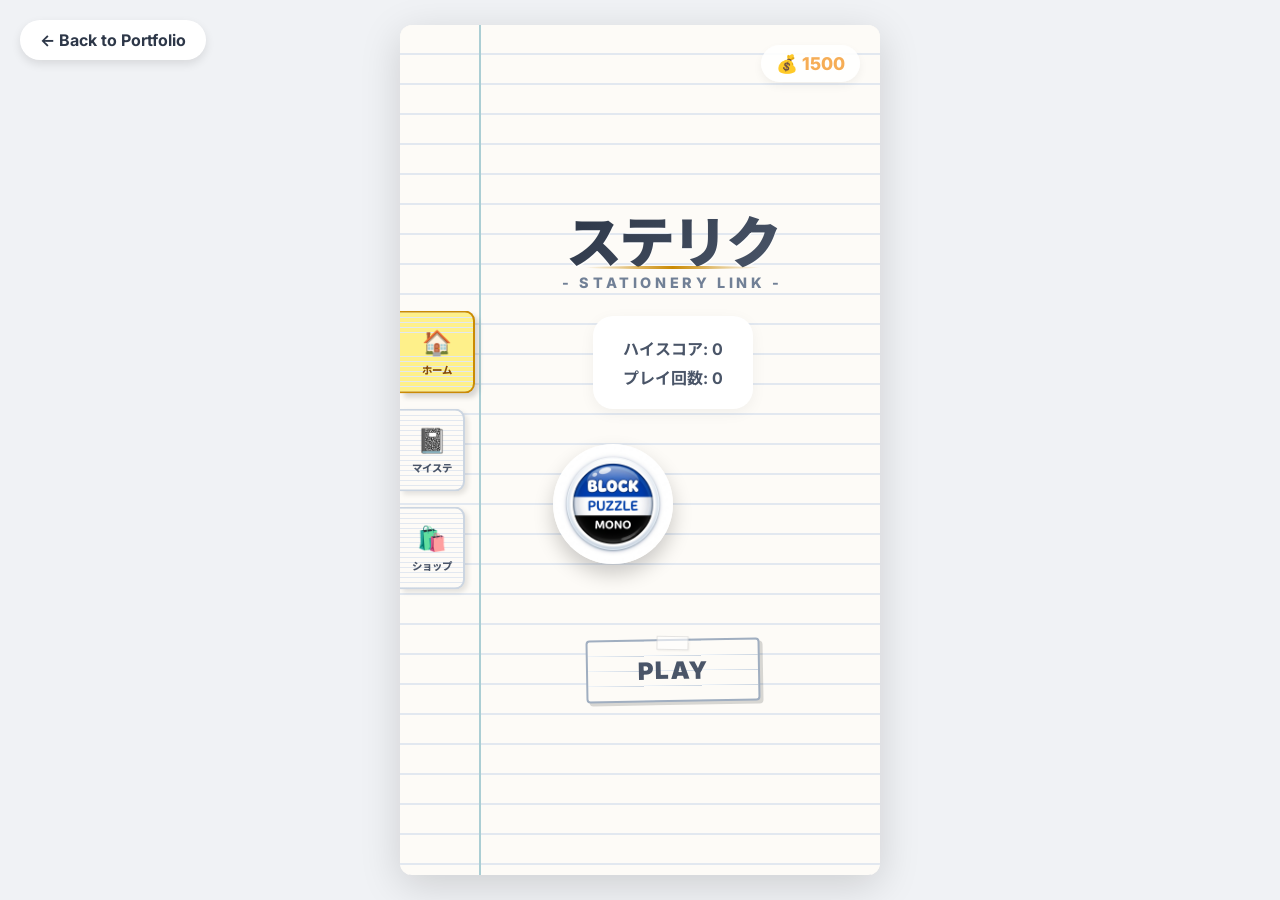
==== commit cb219108: "Fix play screen left margin and stationery physics bowl bounds" ====
--- a/stationery-link/index.html
+++ b/stationery-link/index.html
@@ -84,34 +84,68 @@
         </div>
 
         <!-- Shop Screen -->
-        <div id="view-shop" class="screen">
-            <header class="screen-header">
-                <h2>ショップ (一筆ドロー)</h2>
-            </header>
-            <div class="scroll-content shop-content">
-                <div class="top-status-bar">
-                    <span class="coin-display">💰 <span id="shop-coin-count">0</span></span>
-                </div>
-                
-                <div class="shop-banner">
-                    <!-- Gacha Selection Tabs -->
-                    <div class="gacha-tabs">
-                        <button class="gacha-tab active" data-gacha="normal">📦<br>ノーマル</button>
-                        <button class="gacha-tab" data-gacha="premium">✨<br>プレミアム</button>
-                    </div>
-                    
-                    <div id="gacha-info-display">
-                        <h3 id="gacha-title-display">ノーマルガチャ</h3>
-                        <p id="gacha-cost-display">1回 1000コイン</p>
-                    </div>
-                    
-                    <div class="notebook-canvas-container">
-                        <canvas id="gacha-canvas"></canvas>
-                        <div class="notebook-hint">▲ ここに一筆書きしてください ▲</div>
-                    </div>
-                </div>
-            </div>
-            
+        <div id="view-shop" class="screen shop-layout">
+            <!-- Top Status Bar (Currency) -->
+            <div class="shop-header">
+                <div class="currency-group">
+                    <span class="currency-item coin">💰 <span id="shop-coin-count">0</span></span>
+                    <span class="currency-item heart">❤️ <span>5/5</span></span>
+                    <span class="currency-item gem">💎 <span>10</span></span>
+                </div>
+            </div>
+
+            <!-- Gacha Detail Area (Center) -->
+            <div class="shop-main-display" id="selected-gacha-detail">
+                <div class="gacha-box-visual">
+                    <div class="gacha-box-container">
+                        <span id="main-gacha-emoji" class="box-emoji">📦</span>
+                        <div class="box-chars" id="main-gacha-chars"></div>
+                    </div>
+                </div>
+                <div class="gacha-info">
+                    <h3 id="gacha-title-display">ノーマルガチャ</h3>
+                    <div class="gacha-price-tag">
+                        💰 <span id="gacha-cost-display">1000</span>
+                    </div>
+                </div>
+                <button id="btn-prepare-gacha" class="paper-btn primary-size draw-btn">引く</button>
+            </div>
+
+            <!-- Shop Footer Area -->
+            <div class="shop-footer">
+                <div class="shop-tabs">
+                    <button class="shop-tab active" data-tab="box">文房具ストア</button>
+                    <button class="shop-tab" data-tab="item">アイテムストア</button>
+                </div>
+                <div class="shop-carousel-container">
+                    <div class="shop-carousel" id="gacha-carousel">
+                        <!-- Populated by JS -->
+                    </div>
+                </div>
+            </div>
+
+            <!-- Draw Animation Overlay (Notebook Canvas) -->
+            <div id="gacha-draw-overlay" class="hidden">
+                <div class="notebook-canvas-container">
+                    <canvas id="gacha-canvas"></canvas>
+                    <div class="notebook-hint">▲ ここに一筆書きしてください ▲</div>
+                </div>
+                <button id="btn-cancel-draw" class="paper-btn small">もどる</button>
+            </div>
+
+            <!-- Confirmation Modal -->
+            <div id="gacha-confirm-modal" class="hidden overlay-blur">
+                <div class="confirm-content sticky-note">
+                    <h3>確認</h3>
+                    <p><span id="confirm-gacha-name">ノーマルガチャ</span>を</p>
+                    <p>💰 <span id="confirm-gacha-cost">1000</span> で引きますか？</p>
+                    <div class="confirm-btns">
+                        <button id="btn-confirm-ok" class="paper-btn">OK</button>
+                        <button id="btn-confirm-cancel" class="paper-btn secondary">キャンセル</button>
+                    </div>
+                </div>
+            </div>
+
             <!-- Result Overlay for Gacha -->
             <div id="gacha-result-overlay" class="hidden">
                 <h2 id="gacha-result-title">New!</h2>
@@ -123,32 +157,57 @@
 
         <!-- Play Screen (Game) -->
         <div id="view-play" class="screen">
-            <header class="game-header">
-                <div class="score-board">
-                    <span class="score-label">SCORE</span>
-                    <span id="score">0</span>
-                </div>
-                <div class="timer-board">
-                    <span class="timer-label">TIME</span>
-                    <span id="time">60</span>
-                </div>
-                <!-- Temporary exit button -->
-                <button id="btn-exit-game" class="exit-btn">やめる</button>
+            <!-- 1. Top Header Area (Curved bottom) -->
+            <header class="game-header-v3">
+                <div class="header-left">
+                    <div class="paper-label-circle">
+                        <span id="time">60</span>
+                    </div>
+                </div>
+                <div class="header-center">
+                    <div class="paper-label-score">
+                        <small>SCORE</small>
+                        <span id="score">0</span>
+                    </div>
+                    <div class="paper-label-coin">
+                        🪙 <span id="game-coin-count">0</span>
+                    </div>
+                </div>
+                <div class="header-right">
+                    <button class="pause-btn-paper" onclick="window.togglePause()">
+                        <span>II</span>
+                    </button>
+                </div>
             </header>
-            <canvas id="game-canvas"></canvas>
-            <div id="effects-layer"></div>
-            
-            <!-- Skill Knock Button -->
-            <div id="skill-btn-wrapper">
-                <div class="skill-gauge-container">
-                    <div id="skill-gauge-fill" class="skill-gauge-fill" style="height: 0%;"></div>
-                </div>
-                <button id="skill-btn" class="knock-btn" disabled>
-                    <div class="knock-top">カチッ</div>
-                    <div class="knock-base"></div>
-                    <div class="knock-icon-img"><img id="skill-char-img" src="" alt="skill"></div>
-                </button>
-            </div>
+
+            <!-- 2. Central Play Area -->
+            <div id="game-canvas-area">
+                <canvas id="game-canvas"></canvas>
+                <div id="effects-layer"></div>
+                
+                <div id="pause-overlay" class="pause-overlay hidden">
+                    <div class="pause-content">
+                        <h2>PAUSED</h2>
+                        <p>休憩中...</p>
+                        <div class="pause-btns">
+                            <button class="paper-btn small" onclick="window.togglePause()">再開する</button>
+                            <button id="btn-quit-game" class="paper-btn small secondary">やめる</button>
+                        </div>
+                    </div>
+                </div>
+            </div>
+
+            <!-- 3. Bottom Footer Area (Curved top) -->
+            <footer class="game-footer-v3">
+                <div id="skill-btn-wrapper-v2">
+                    <div class="skill-gauge-container">
+                        <div id="skill-gauge-fill" class="skill-gauge-fill" style="height: 0%;"></div>
+                    </div>
+                    <button id="skill-btn" class="skill-btn-circle" disabled>
+                        <img id="skill-char-img" src="" alt="skill" width="50" height="50">
+                    </button>
+                </div>
+            </footer>
         </div>
 
         <!-- Side Navigation (Sticky Tabs) -->
--- a/stationery-link/style.css
+++ b/stationery-link/style.css
@@ -15,6 +15,10 @@
     user-select: none;
     -webkit-user-select: none;
     touch-action: none;
+}
+
+.hidden {
+    display: none !important;
 }
 
 body {
@@ -46,7 +50,7 @@
     flex-direction: column;
 }
 
-/* Screen visibility */
+/* Screen visibility and Page Turn Transition */
 .screen {
     position: absolute;
     top: 0;
@@ -55,11 +59,17 @@
     height: 100%;
     opacity: 0;
     pointer-events: none;
-    transition: opacity 0.3s ease;
     z-index: 1;
     display: flex;
     flex-direction: column;
     padding-left: 65px; /* Side nav space */
+    
+    /* Global Notebook Background */
+    background-color: #fdfbf7;
+    background-image: 
+        linear-gradient(90deg, transparent 79px, #abced4 79px, #abced4 81px, transparent 81px),
+        repeating-linear-gradient(transparent, transparent 28px, #e2e8f0 28px, #e2e8f0 30px);
+    background-size: 100% 100%, 100% 30px;
 }
 
 .screen.active {
@@ -68,107 +78,288 @@
     z-index: 10;
 }
 
+/* Page Turn Animation Classes */
+.page-turn-exit {
+    animation: pageTurnExit 0.6s ease-in-out forwards;
+    z-index: 20 !important;
+}
+
+.page-turn-enter {
+    animation: pageTurnEnter 0.6s ease-in-out forwards;
+    z-index: 10 !important;
+}
+
+@keyframes pageTurnExit {
+    0% { transform: translateX(0) scale(1) rotateY(0); opacity: 1; transform-origin: left center; }
+    100% { transform: translateX(-110%) scale(0.9) rotateY(-20deg); opacity: 0; transform-origin: left center; }
+}
+
+@keyframes pageTurnEnter {
+    0% { transform: translateX(100%) scale(0.9) rotateY(20deg); opacity: 0; transform-origin: left center; }
+    100% { transform: translateX(0) scale(1) rotateY(0); opacity: 1; transform-origin: left center; }
+}
+
 /* Play Screen specific */
 #view-play {
-    padding-bottom: 0; /* Full screen */
+    padding-bottom: 0;
+    padding-left: 0;
     background-color: #fdfbf7;
-    background-image: 
-        linear-gradient(90deg, transparent 79px, #abced4 79px, #abced4 81px, transparent 81px),
-        linear-gradient(#eee 0.1em, transparent 0.1em);
-    background-size: 100% 1.2em;
-    position: relative;
-}
-
-/* Red margin line for the notebook */
-#view-play::before {
-    content: '';
-    position: absolute;
-    top: 0;
-    left: 80px;
-    width: 2px;
-    height: 100%;
-    background-color: rgba(255, 107, 107, 0.4);
-    z-index: 2;
-}
-
-.game-header {
-    position: absolute;
-    top: 0;
-    left: 0;
+    position: relative;
+}
+
+/* Paper & Pencil style Header */
+/* 1. Top Header Area (Arch Down) */
+.game-header-v3 {
     width: 100%;
-    padding: 20px;
+    height: 140px;
+    background: #fdfbf7;
+    border-bottom: 2px solid #e2e8f0;
+    border-radius: 0 0 50% 50% / 0 0 45px 45px;
     display: flex;
     justify-content: space-between;
-    align-items: flex-start;
-    z-index: 30;
-    pointer-events: none; /* Let clicks pass to game */
-}
-
-.score-board, .timer-board {
-    display: flex;
-    flex-direction: column;
-    background: #fef08a; /* Sticky note yellow */
-    padding: 10px 15px;
-    box-shadow: 2px 4px 10px rgba(0,0,0,0.1);
+    align-items: center;
+    padding: 20px 20px 40px;
+    z-index: 200;
+    position: relative;
+    box-shadow: 0 4px 15px rgba(0,0,0,0.05);
+}
+
+.header-left, .header-right {
+    flex: 0 0 60px;
+    display: flex;
+    justify-content: center;
+}
+
+.header-center {
+    flex: 1;
+    display: flex;
+    flex-direction: column;
+    align-items: center;
+}
+
+/* 2. Central Play Area */
+#game-canvas-area {
+    position: relative;
+    flex: 1;
+    width: 100%;
+    background: #fff;
+    overflow: hidden;
+    z-index: 10;
+}
+
+/* 3. Bottom Footer Area (Arch Up) */
+.game-footer-v3 {
+    width: 100%;
+    height: 150px;
+    background: #fdfbf7;
+    border-top: 2px solid #e2e8f0;
+    border-radius: 50% 50% 0 0 / 45px 45px 0 0;
+    display: flex;
+    justify-content: center;
+    align-items: flex-end;
+    padding-bottom: 30px;
+    z-index: 200;
+    position: relative;
+    box-shadow: 0 -4px 15px rgba(0,0,0,0.05);
+}
+
+.paper-label-circle {
+    width: 50px;
+    height: 50px;
+    background: #fff;
+    border: 2px solid #cbd5e1;
+    border-radius: 50%;
+    display: flex;
+    justify-content: center;
+    align-items: center;
+    box-shadow: 2px 2px 8px rgba(0,0,0,0.05);
+    position: relative;
+}
+
+#time {
+    font-size: 1.5rem;
+    font-weight: 400;
+    color: #5a5a5a;
+    font-family: 'Gochi Hand', cursive;
+}
+
+.paper-label-score {
+    background: #fef08a; /* Yellow sticker */
+    padding: 5px 20px;
+    min-width: 120px;
+    text-align: center;
+    box-shadow: 2px 4px 10px rgba(0,0,0,0.05);
+    border-radius: 4px;
+    display: flex;
+    flex-direction: column;
+}
+.paper-label-score small {
+    font-size: 0.6rem;
+    color: #854d0e;
+    font-family: 'Inter', sans-serif;
+    font-weight: 700;
+}
+#score {
+    font-size: 1.6rem;
+    font-family: 'Gochi Hand', cursive;
+    color: #4a4a4a;
+}
+
+.paper-label-coin {
+    font-family: 'Gochi Hand', cursive;
+    font-size: 1.1rem;
+    color: #92400e;
+    margin-top: 4px;
+}
+
+.pause-btn-paper {
+    width: 42px;
+    height: 42px;
+    background: #fff;
+    border: 1.5px solid #cbd5e1;
+    border-radius: 50%;
+    cursor: pointer;
+    display: flex;
+    justify-content: center;
+    align-items: center;
+    font-size: 1rem;
+    font-weight: 900;
+    color: #4a5568;
+}
+
+/* Pause Overlay */
+.pause-overlay {
+    position: absolute;
+    top: 0; left: 0; width: 100%; height: 100%;
+    background: rgba(255, 255, 255, 0.7);
+    backdrop-filter: blur(4px);
+    z-index: 200;
+    display: flex;
+    justify-content: center;
+    align-items: center;
+    cursor: pointer;
+}
+
+.pause-content {
+    background: #fff;
+    padding: 40px;
+    border-radius: 10px;
+    box-shadow: 0 10px 40px rgba(0,0,0,0.2);
+    text-align: center;
     transform: rotate(-2deg);
-    border-radius: 2px;
-    position: relative;
-    pointer-events: auto;
-}
-
-.timer-board {
-    background: #fff; /* White sticker for timer */
-    transform: rotate(3deg);
-}
-
-/* Tape effect on labels */
-.score-board::before, .timer-board::before {
-    content: '';
-    position: absolute;
-    top: -8px;
-    left: 50%;
-    transform: translateX(-50%) rotate(1deg);
-    width: 40px;
-    height: 15px;
-    background: rgba(255, 255, 255, 0.5);
-    border: 1px solid rgba(0,0,0,0.05);
-}
-
-.score-label, .timer-label { 
-    font-size: 0.6rem; 
-    font-weight: 900; 
-    color: #854d0e; 
-    letter-spacing: 0.1em;
-    text-transform: uppercase;
-}
-.timer-label { color: #4a5568; }
-
-#score, #time { 
-    font-size: 1.8rem; 
-    font-weight: 900; 
-    color: #451a03; 
-    font-family: 'Courier New', Courier, monospace; /* Typewriter/handwritten feel */
-}
-#time { color: var(--accent); }
-
-.exit-btn {
-    position: absolute;
-    top: 80px;
-    right: 20px;
-    background: #f8fafc;
-    border: 1px solid #cbd5e1;
-    padding: 5px 12px;
-    border-radius: 4px;
-    font-weight: 800;
-    font-size: 0.7rem;
-    color: #64748b;
+    border: 2px solid #4a5568;
+}
+
+.pause-content h2 {
+    font-size: 3rem;
+    font-weight: 900;
+    color: #4a5568;
+    margin-bottom: 10px;
+    font-family: 'Courier New', Courier, monospace;
+}
+
+.pause-content p {
+    font-weight: 700;
+    color: #718096;
+}
+
+/* Skill Button Positioning (Keep design but adjust context if needed) */
+#skill-btn-wrapper-v2 {
+    position: absolute;
+    bottom: 30px;
+    left: 40px;
+    width: 90px;
+    height: 90px;
+    z-index: 300;
+}
+
+.skill-btn-circle {
+    width: 80px;
+    height: 80px;
+    background: #fff;
+    border: 3px solid #cbd5e1;
+    border-radius: 50%;
+    display: flex;
+    justify-content: center;
+    align-items: center;
     cursor: pointer;
-    transform: rotate(1deg);
-    pointer-events: auto;
+    box-shadow: 0 4px 10px rgba(0,0,0,0.1);
+    position: relative;
+    overflow: hidden;
+    padding: 0;
+    z-index: 10;
+}
+
+.skill-btn-circle img {
+    width: 50px;
+    height: 50px;
+    object-fit: contain;
+    pointer-events: none;
+}
+
+.skill-gauge-container {
+    position: absolute;
+    top: -5px; left: -5px;
+    width: 90px; height: 90px;
+    border-radius: 50%;
+    border: 4px solid #e2e8f0;
+    pointer-events: none;
+    z-index: 5;
+}
+
+.skill-gauge-fill {
+    position: absolute;
+    bottom: 0; left: 0; width: 100%;
+    background: #fde047;
+    opacity: 0.6;
+    transition: height 0.3s ease;
 }
 
 #game-canvas { display: block; width: 100%; height: 100%; }
-#effects-layer { position: absolute; top: 0; left: 0; width: 100%; height: 100%; pointer-events: none; z-index: 25; }
+#effects-layer { 
+    position: absolute; 
+    top: 0; 
+    left: 0; 
+    width: 100%; 
+    height: 100%; 
+    pointer-events: none; 
+    z-index: 150; 
+}
+
+.pencil-trace {
+    position: absolute;
+    width: 10px;
+    height: 10px;
+    background: #4a5568;
+    border-radius: 50%;
+    filter: blur(2px);
+    opacity: 0.6;
+    pointer-events: none;
+    z-index: 170;
+}
+
+.flying-coin {
+    position: absolute;
+    width: 24px;
+    height: 24px;
+    background: #fde047; /* Bright yellow sticker */
+    border: 2px solid #ca8a04;
+    border-radius: 50%;
+    display: flex;
+    justify-content: center;
+    align-items: center;
+    font-weight: 900;
+    color: #ca8a04;
+    font-size: 14px;
+    font-family: 'Gochi Hand', cursive;
+    pointer-events: none;
+    z-index: 180;
+    box-shadow: 2px 2px 5px rgba(0,0,0,0.1);
+}
+
+.flying-coin::after {
+    content: 'C';
+}
 
 /* Home Screen */
 .home-content {
@@ -179,7 +370,7 @@
     align-items: center;
     padding: 20px;
     text-align: center;
-    background-image: repeating-linear-gradient(transparent, transparent 28px, #e2e8f0 28px, #e2e8f0 30px);
+    background: transparent; /* Shared background from .screen */
 }
 
 .game-logo {
@@ -399,28 +590,112 @@
 }
 .lock-icon { font-size: 1.2rem; }
 
-/* Shop Banner */
-.shop-banner {
-    background: white;
+/* Shop Layout (Updated to light notebook) */
+.shop-layout {
+    background: transparent; /* Use shared notebook bg */
+    padding-left: 65px;
+    display: flex;
+    flex-direction: column;
+    overflow: hidden;
+}
+
+.shop-header {
+    height: 60px;
+    padding: 10px 20px;
+    display: flex;
+    justify-content: flex-end;
+    align-items: center;
+    z-index: 20;
+}
+
+.currency-group {
+    display: flex;
+    gap: 10px;
+}
+
+.currency-item {
+    background: rgba(0, 0, 0, 0.4);
+    border: 2px solid #93c5fd;
+    padding: 5px 12px;
     border-radius: 20px;
-    padding: 20px;
+    color: white;
+    font-weight: 800;
+    font-size: 0.8rem;
+    display: flex;
+    align-items: center;
+    gap: 5px;
+    box-shadow: 0 2px 5px rgba(0,0,0,0.2);
+}
+
+.shop-main-display {
+    flex: 1;
+    display: flex;
+    flex-direction: column;
+    justify-content: center;
+    align-items: center;
+    padding-bottom: 20px;
+    position: relative;
+}
+
+.gacha-box-visual {
+    margin-bottom: 20px;
+    animation: float 4s ease-in-out infinite alternate;
+}
+
+.gacha-box-container {
+    width: 180px;
+    height: 180px;
+    background: #fef08a; /* Sticky note yellow */
+    border: 4px solid #ca8a04;
+    border-radius: 20px;
+    display: flex;
+    justify-content: center;
+    align-items: center;
+    box-shadow: 0 10px 25px rgba(0,0,0,0.3);
+    position: relative;
+}
+
+.box-emoji {
+    font-size: 5rem;
+    z-index: 2;
+}
+
+.gacha-info {
     text-align: center;
-    box-shadow: 0 4px 15px rgba(0,0,0,0.05);
-}
-
-.gacha-tabs {
-    display: flex;
-    justify-content: center;
-    gap: 10px;
+    color: #2d3748; /* Dark text for light background */
     margin-bottom: 20px;
 }
 
-.gacha-tab {
+.gacha-info h3 {
+    font-size: 1.8rem;
+    font-weight: 900;
+    margin-bottom: 5px;
+}
+
+.gacha-price-tag {
+    font-size: 1.2rem;
+    font-weight: 800;
+    color: #f6ad55;
+}
+
+.shop-footer {
+    height: 180px;
+    background: rgba(255, 255, 255, 0.5); /* Semi-transparent white */
+    border-top: 2px dashed #abced4;
+    display: flex;
+    flex-direction: column;
+}
+
+.shop-tabs {
+    display: flex;
+    height: 48px; /* Slightly taller for tabs */
+}
+
+.shop-tab {
     flex: 1;
-    padding: 10px;
-    border-radius: 15px;
-    border: 2px solid #e2e8f0;
-    background: #f8fafc;
+    background: #e2e8f0;
+    border: none;
+    border-right: 1px solid #cbd5e1;
     color: #64748b;
     font-weight: 800;
     font-size: 0.8rem;
@@ -428,17 +703,119 @@
     transition: all 0.2s;
 }
 
-.gacha-tab.active {
-    background: var(--accent);
-    color: white;
-    border-color: var(--accent);
-    transform: translateY(-2px);
-    box-shadow: 0 4px 10px rgba(255, 107, 107, 0.3);
-}
-
-#gacha-info-display { margin-bottom: 15px; }
-#gacha-info-display h3 { margin-bottom: 5px; color: var(--text-main); font-size: 1.2rem; }
-#gacha-info-display p { color: #f6ad55; font-weight: 800; font-size: 0.9rem; }
+.shop-tab.active {
+    background: #fef08a; /* Yellow pad like home screen active nav */
+    color: #854d0e;
+    box-shadow: inset 0 2px 5px rgba(0,0,0,0.05);
+}
+
+.shop-carousel-container {
+    flex: 1;
+    overflow-x: auto;
+    padding: 10px;
+    scrollbar-width: none;
+}
+.shop-carousel-container::-webkit-scrollbar { display: none; }
+
+.shop-carousel {
+    display: flex;
+    gap: 15px;
+    padding: 0 10px;
+    height: 100%;
+}
+
+.carousel-item {
+    flex-shrink: 0;
+    width: 100px;
+    height: 110px;
+    background: #fdfbf7;
+    border: 3px solid #cbd5e1;
+    border-radius: 15px;
+    display: flex;
+    flex-direction: column;
+    justify-content: center;
+    align-items: center;
+    cursor: pointer;
+    transition: transform 0.1s;
+}
+
+.carousel-item.active {
+    border-color: #ca8a04;
+    background: #fef08a;
+    transform: scale(1.05);
+    box-shadow: 0 4px 10px rgba(0,0,0,0.2);
+}
+
+.carousel-emoji { font-size: 2.5rem; margin-bottom: 5px; }
+.carousel-name { font-size: 0.6rem; font-weight: 800; color: #4a5568; text-align: center; }
+
+/* Draw Overlay */
+#gacha-draw-overlay {
+    position: absolute;
+    top: 0; left: 0; width: 100%; height: 100%;
+    background: rgba(255, 255, 255, 0.9);
+    z-index: 100;
+    padding-left: 65px;
+    display: flex;
+    flex-direction: column;
+    justify-content: center;
+    align-items: center;
+    backdrop-filter: blur(5px);
+}
+
+#btn-cancel-draw { margin-top: 20px; }
+
+/* Confirmation Modal */
+.overlay-blur {
+    position: absolute;
+    top: 0; left: 0; width: 100%; height: 100%;
+    background: rgba(0, 0, 0, 0.6);
+    z-index: 150;
+    display: flex;
+    justify-content: center;
+    align-items: center;
+    padding-left: 65px;
+    backdrop-filter: blur(3px);
+}
+
+.sticky-note {
+    background: #fef08a;
+    width: 280px;
+    padding: 30px;
+    border-radius: 2px;
+    box-shadow: 5px 10px 30px rgba(0,0,0,0.3);
+    transform: rotate(1deg);
+    text-align: center;
+    position: relative;
+}
+
+.sticky-note::before {
+    content: '';
+    position: absolute;
+    top: -10px;
+    left: 50%;
+    transform: translateX(-50%);
+    width: 60px;
+    height: 20px;
+    background: rgba(255, 255, 255, 0.5);
+    border: 1px solid rgba(0,0,0,0.05);
+}
+
+.confirm-content h3 { font-size: 1.5rem; margin-bottom: 20px; color: #854d0e; }
+.confirm-content p { font-weight: 700; color: #451a03; margin-bottom: 10px; }
+.confirm-btns { display: flex; gap: 10px; justify-content: center; margin-top: 25px; }
+
+.paper-btn.secondary {
+    background-image: none;
+    background-color: #f1f5f9;
+    border-color: #cbd5e1;
+    color: #64748b;
+}
+
+.paper-btn.small {
+    font-size: 0.8rem;
+    padding: 5px 15px;
+}
 
 /* Side Navigation */
 #side-nav {
@@ -588,7 +965,7 @@
 }
 
 #gacha-result-overlay.hidden {
-    opacity: 0; pointer-events: none;
+    display: none !important;
 }
 
 #gacha-result-img {
@@ -770,15 +1147,15 @@
     100% { transform: translateY(-50%) scaleY(0); letter-spacing: 20px; opacity: 0;}
 }
 
-/* MySta Screen (ts-layout) */
+/* MySta Screen (Updated to light notebook) */
 .ts-layout {
     display: flex;
     flex-direction: column;
-    background-color: #0b2241;
+    background: transparent; /* Use shared notebook bg */
 }
 
 .character-detail-area {
-    background: radial-gradient(circle at center, #2e5b88, #183e60);
+    background: rgba(255, 255, 255, 0.4);
     padding: 15px;
     height: 45%;
     flex-shrink: 0;
@@ -786,10 +1163,41 @@
     flex-direction: column;
     justify-content: flex-start;
     align-items: center;
-    border-bottom: 2px dashed #93c5fd;
-    position: relative;
-    box-shadow: inset 0 0 20px rgba(0,0,0,0.5);
-    color: white;
+    border-bottom: 2px dashed #abced4;
+    position: relative;
+    color: #2d3748; /* Dark text */
+}
+
+.detail-icon {
+    width: 100px;
+    height: 100px;
+    background: white;
+    border: 3px solid #cbd5e1;
+    border-radius: 20px;
+    padding: 5px;
+    margin-bottom: 10px;
+    box-shadow: 0 4px 10px rgba(0,0,0,0.1);
+}
+
+.detail-info {
+    text-align: center;
+}
+
+.detail-info h2 { font-size: 1.5rem; font-weight: 900; margin-bottom: 2px; }
+.detail-info span { font-size: 0.8rem; color: #718096; font-weight: 700;}
+
+.detail-skill-desc {
+    margin: 15px 0;
+    background: #fff;
+    padding: 10px 15px;
+    border-radius: 10px;
+    border: 1px solid #e2e8f0;
+    max-width: 90%;
+    font-size: 0.85rem;
+    font-weight: 700;
+    color: #4a5568;
+    position: relative;
+    box-shadow: inset 0 2px 4px rgba(0,0,0,0.02);
 }
 
 .detail-top {
